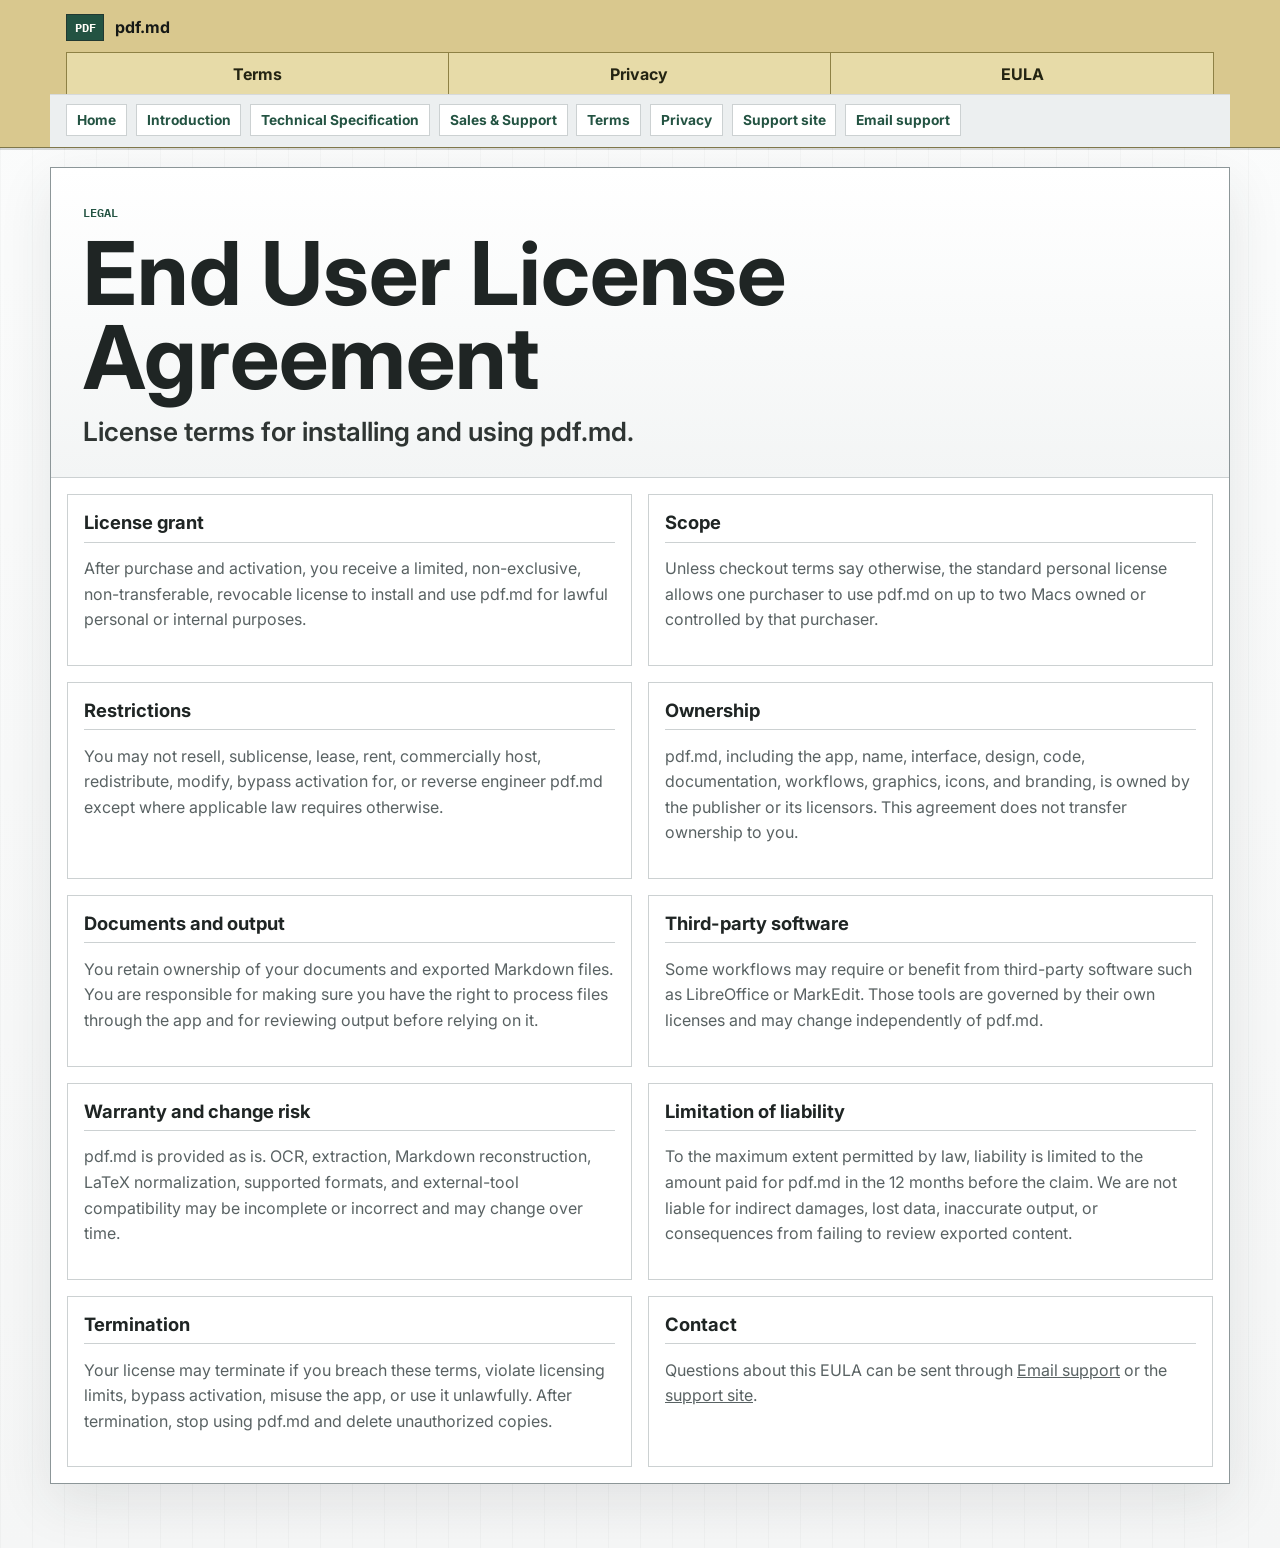
==== eula.html @ 6b73e971 "Keep internal site navigation in same tab" ====
<!doctype html>
<html lang="en">
<head>
  <meta charset="utf-8">
  <meta name="viewport" content="width=device-width, initial-scale=1">
  <title>pdf.md EULA</title>
  <meta name="description" content="End User License Agreement for pdf.md.">
  <link rel="icon" type="image/png" href="./favicon.png?v=20260331b">
  <link rel="preconnect" href="https://fonts.googleapis.com">
  <link rel="preconnect" href="https://fonts.gstatic.com" crossorigin>
  <link
    href="https://fonts.googleapis.com/css2?family=IBM+Plex+Mono:wght@400;500;600&family=Inter:wght@400;500;600;700&display=swap"
    rel="stylesheet"
  >
  <link rel="stylesheet" href="./site.css">
</head>
<body>
  <a class="skip-link" href="#content">Skip to content</a>
  <header class="site-header">
    <a class="brand" href="./index.html" aria-label="pdf.md home">
      <span class="brand-mark">PDF</span>
      <span>pdf.md</span>
    </a>
    <nav class="tabs" aria-label="Legal pages">
      <a href="./terms.html">Terms</a>
      <a href="./privacy.html">Privacy</a>
      <a href="./eula.html">EULA</a>
    </nav>
    <nav class="page-nav" aria-label="All pages">
      <a href="./index.html">Home</a>
      <a href="./index.html#introduction">Introduction</a>
      <a href="./index.html#technical-specification">Technical Specification</a>
      <a href="./index.html#sales-support">Sales &amp; Support</a>
      <a href="./terms.html">Terms</a>
      <a href="./privacy.html">Privacy</a>
      <a href="https://medschooloutsider-support.vercel.app" target="_blank" rel="noreferrer">Support site</a>
      <a href="mailto:worldpresident1030@gmail.com" target="_blank" rel="noreferrer">Email support</a>
    </nav>
  </header>

  <main id="content" class="catalog-shell">
    <section class="tab-panel">
      <div class="panel-header compact">
        <p class="kicker">Legal</p>
        <h1>End User License Agreement</h1>
        <p class="subtitle">License terms for installing and using pdf.md.</p>
      </div>

      <div class="spec-layout legal-body">
        <article>
          <h2>License grant</h2>
          <p>After purchase and activation, you receive a limited, non-exclusive, non-transferable, revocable license to install and use pdf.md for lawful personal or internal purposes.</p>
        </article>

        <article>
          <h2>Scope</h2>
          <p>Unless checkout terms say otherwise, the standard personal license allows one purchaser to use pdf.md on up to two Macs owned or controlled by that purchaser.</p>
        </article>

        <article>
          <h2>Restrictions</h2>
          <p>You may not resell, sublicense, lease, rent, commercially host, redistribute, modify, bypass activation for, or reverse engineer pdf.md except where applicable law requires otherwise.</p>
        </article>

        <article>
          <h2>Ownership</h2>
          <p>pdf.md, including the app, name, interface, design, code, documentation, workflows, graphics, icons, and branding, is owned by the publisher or its licensors. This agreement does not transfer ownership to you.</p>
        </article>

        <article>
          <h2>Documents and output</h2>
          <p>You retain ownership of your documents and exported Markdown files. You are responsible for making sure you have the right to process files through the app and for reviewing output before relying on it.</p>
        </article>

        <article>
          <h2>Third-party software</h2>
          <p>Some workflows may require or benefit from third-party software such as LibreOffice or MarkEdit. Those tools are governed by their own licenses and may change independently of pdf.md.</p>
        </article>

        <article>
          <h2>Warranty and change risk</h2>
          <p>pdf.md is provided as is. OCR, extraction, Markdown reconstruction, LaTeX normalization, supported formats, and external-tool compatibility may be incomplete or incorrect and may change over time.</p>
        </article>

        <article>
          <h2>Limitation of liability</h2>
          <p>To the maximum extent permitted by law, liability is limited to the amount paid for pdf.md in the 12 months before the claim. We are not liable for indirect damages, lost data, inaccurate output, or consequences from failing to review exported content.</p>
        </article>

        <article>
          <h2>Termination</h2>
          <p>Your license may terminate if you breach these terms, violate licensing limits, bypass activation, misuse the app, or use it unlawfully. After termination, stop using pdf.md and delete unauthorized copies.</p>
        </article>

        <article>
          <h2>Contact</h2>
          <p>Questions about this EULA can be sent through <a href="mailto:worldpresident1030@gmail.com" target="_blank" rel="noreferrer">Email support</a> or the <a href="https://medschooloutsider-support.vercel.app" target="_blank" rel="noreferrer">support site</a>.</p>
        </article>
      </div>
    </section>
  </main>
</body>
</html>
---- site.css ----
:root {
  --page: #f5f6f6;
  --paper: #ffffff;
  --ink: #1f2524;
  --muted: #596263;
  --rule: #ccd1d2;
  --rule-dark: #8c9698;
  --tab: #d9c88e;
  --tab-dark: #b79c3b;
  --green: #235342;
  --green-soft: #e7f0ed;
  --steel: #eef0f1;
  --warning: #7a3f24;
  --shadow: 0 18px 50px rgba(38, 46, 48, 0.1);
  --content: 1180px;
}

* {
  box-sizing: border-box;
}

html {
  scroll-behavior: smooth;
}

body {
  margin: 0;
  color: var(--ink);
  font-family: "Inter", -apple-system, BlinkMacSystemFont, "Segoe UI", sans-serif;
  background:
    linear-gradient(90deg, rgba(31, 37, 36, 0.028) 1px, transparent 1px),
    linear-gradient(180deg, #fbfcfc 0%, var(--page) 100%);
  background-size: 32px 32px, auto;
}

a {
  color: inherit;
}

.skip-link {
  position: absolute;
  left: 1rem;
  top: -4rem;
  z-index: 30;
  padding: 0.7rem 1rem;
  background: var(--ink);
  color: white;
}

.skip-link:focus {
  top: 1rem;
}

.site-header {
  position: sticky;
  top: 0;
  z-index: 20;
  border-bottom: 1px solid #7f774a;
  background: var(--tab);
  box-shadow: 0 2px 0 rgba(31, 37, 36, 0.16);
}

.brand {
  display: flex;
  align-items: center;
  gap: 0.65rem;
  width: min(100%, var(--content));
  margin: 0 auto;
  padding: 0.85rem 1rem 0.7rem;
  color: #161916;
  font-weight: 700;
  text-decoration: none;
}

.brand-mark {
  display: inline-flex;
  align-items: center;
  justify-content: center;
  width: 2.4rem;
  height: 1.7rem;
  border: 1px solid rgba(31, 37, 36, 0.55);
  background: var(--green);
  color: #fffef8;
  font-family: "IBM Plex Mono", monospace;
  font-size: 0.78rem;
}

.tabs {
  display: grid;
  grid-template-columns: repeat(3, minmax(0, 1fr));
  width: min(100%, var(--content));
  margin: 0 auto;
  padding: 0 1rem;
}

.tabs a {
  display: flex;
  align-items: center;
  justify-content: center;
  min-height: 2.65rem;
  border: 1px solid #8e8145;
  border-bottom: 0;
  background: #e7dba8;
  color: #242412;
  font-weight: 700;
  text-align: center;
  text-decoration: none;
  transition: background-color 140ms ease, color 140ms ease;
}

.tabs a + a {
  border-left: 0;
}

.tabs a:hover,
.tabs a:focus-visible {
  background: #fff7c7;
  outline: 2px solid var(--green);
  outline-offset: -2px;
}

.catalog-shell {
  width: min(calc(100% - 2rem), var(--content));
  margin: 1.2rem auto 0;
  padding-bottom: 3rem;
}

.tab-panel {
  scroll-margin-top: 7.5rem;
  margin-bottom: 1rem;
  border: 1px solid var(--rule-dark);
  background: var(--paper);
  box-shadow: var(--shadow);
}

.panel-header {
  padding: 2.2rem 2rem;
  border-bottom: 1px solid var(--rule);
  background: linear-gradient(180deg, #ffffff 0%, #f3f5f5 100%);
}

.panel-header.compact {
  padding-bottom: 1.6rem;
}

.kicker,
.path-line,
.error-line {
  font-family: "IBM Plex Mono", monospace;
}

.kicker {
  margin: 0 0 0.55rem;
  color: var(--green);
  font-size: 0.78rem;
  font-weight: 600;
  text-transform: uppercase;
}

h1,
h2,
h3,
p {
  margin-top: 0;
}

h1 {
  margin-bottom: 0.65rem;
  font-size: clamp(2.45rem, 7vw, 5.5rem);
  line-height: 0.95;
  letter-spacing: 0;
}

h2 {
  margin-bottom: 0.85rem;
  font-size: 1.15rem;
  line-height: 1.25;
}

h3 {
  margin-bottom: 0.45rem;
  font-size: 1rem;
}

p,
li,
dd,
td {
  color: var(--muted);
  line-height: 1.6;
}

.subtitle {
  max-width: 760px;
  margin: 0;
  color: #2f3533;
  font-size: clamp(1.1rem, 2.4vw, 1.65rem);
  font-weight: 600;
}

.intro-grid,
.sales-grid {
  display: grid;
  grid-template-columns: minmax(0, 1.15fr) minmax(300px, 0.85fr);
  gap: 1rem;
  padding: 1rem;
}

.summary-card,
.requirements-card,
.spec-box,
.setup-table-wrap,
.feature-list {
  border: 1px solid var(--rule);
  background: #ffffff;
  padding: 1.15rem;
}

.summary-card p {
  max-width: 680px;
  margin-bottom: 0;
  color: #303736;
  font-size: 1.15rem;
}

.requirements-card {
  background: var(--green-soft);
}

.requirements-card p:last-child,
.spec-box p:last-child {
  margin-bottom: 0;
}

.feature-list {
  margin: 0 1rem 1rem;
}

.gallery-strip {
  display: grid;
  grid-template-columns: repeat(2, minmax(0, 1fr));
  gap: 1rem;
  padding: 0 1rem 1rem;
}

.gallery-strip img {
  display: block;
  width: 100%;
  border: 1px solid var(--rule);
  background: #ffffff;
  box-shadow: 0 10px 28px rgba(38, 46, 48, 0.08);
}

ul,
ol {
  margin: 0;
  padding-left: 1.25rem;
}

li + li {
  margin-top: 0.35rem;
}

.spec-layout {
  display: grid;
  grid-template-columns: repeat(2, minmax(0, 1fr));
  gap: 1rem;
  padding: 1rem;
}

.spec-box.wide {
  grid-column: 1 / -1;
}

.spec-table {
  margin: 0;
}

.spec-table div {
  display: grid;
  grid-template-columns: minmax(120px, 0.45fr) minmax(0, 1fr);
  border-top: 1px solid var(--rule);
}

.spec-table div:first-child {
  border-top: 0;
}

.spec-table dt,
.spec-table dd {
  margin: 0;
  padding: 0.55rem 0;
}

.spec-table dt {
  color: var(--ink);
  font-weight: 700;
}

.numbered-list {
  counter-reset: workflow;
  list-style: none;
  padding: 0;
}

.numbered-list li {
  counter-increment: workflow;
  display: grid;
  grid-template-columns: 2.4rem minmax(0, 1fr);
  gap: 0.7rem;
  align-items: start;
}

.numbered-list li::before {
  content: counter(workflow, decimal-leading-zero);
  color: var(--green);
  font-family: "IBM Plex Mono", monospace;
  font-weight: 600;
}

.permission-grid {
  display: grid;
  grid-template-columns: repeat(2, minmax(0, 1fr));
  gap: 1rem;
}

.permission-grid article {
  border-left: 4px solid var(--green);
  padding-left: 1rem;
}

.path-line {
  padding: 0.7rem;
  border: 1px solid var(--rule);
  background: var(--steel);
  color: #30332e;
  font-size: 0.9rem;
}

.error-line {
  color: var(--warning);
  font-size: 0.9rem;
}

.button {
  display: inline-flex;
  align-items: center;
  justify-content: center;
  min-height: 2.7rem;
  padding: 0.65rem 0.95rem;
  border: 1px solid var(--green);
  background: var(--green);
  color: white;
  font-weight: 700;
  text-decoration: none;
  transition: transform 140ms ease, background-color 140ms ease;
}

.button:hover,
.button:focus-visible {
  transform: translateY(-1px);
  background: #17372c;
  outline: 2px solid var(--tab-dark);
  outline-offset: 2px;
}

.button.secondary {
  background: #ffffff;
  color: var(--green);
}

.legal-links {
  display: flex;
  flex-direction: column;
  gap: 0.75rem;
  align-items: flex-start;
}

.legal-links h2 {
  margin-bottom: 0.2rem;
}

.support-email a {
  color: var(--green);
  font-weight: 700;
}

.setup-table-wrap {
  margin: 0 1rem 1rem;
  overflow-x: auto;
}

.setup-table {
  width: 100%;
  border-collapse: collapse;
  font-size: 0.96rem;
}

.setup-table th,
.setup-table td {
  padding: 0.75rem;
  border-top: 1px solid var(--rule);
  text-align: left;
  vertical-align: top;
}

.setup-table th {
  color: var(--ink);
  background: var(--steel);
  font-weight: 700;
}

.site-footer {
  display: flex;
  justify-content: space-between;
  gap: 1rem;
  width: min(calc(100% - 2rem), var(--content));
  margin: 0 auto;
  padding: 1.4rem 0 2.4rem;
  color: var(--muted);
  font-size: 0.92rem;
}

.site-footer nav {
  display: flex;
  flex-wrap: wrap;
  gap: 1rem;
}

.site-footer a {
  color: var(--green);
  font-weight: 600;
  text-decoration: none;
}

.page-nav {
  display: flex;
  flex-wrap: wrap;
  gap: 0.55rem;
  width: min(100%, var(--content));
  margin: 0 auto;
  padding: 0.55rem 1rem 0.7rem;
  background: #eceff0;
  border-top: 1px solid rgba(31, 37, 36, 0.1);
}

.page-nav a {
  border: 1px solid var(--rule);
  background: #ffffff;
  color: var(--green);
  padding: 0.42rem 0.62rem;
  font-size: 0.86rem;
  font-weight: 700;
  text-decoration: none;
}

.page-nav a:hover,
.page-nav a:focus-visible {
  outline: 2px solid var(--green);
  outline-offset: 2px;
}

.legal-body {
  display: grid;
  gap: 1rem;
}

.legal-body article {
  border: 1px solid var(--rule);
  background: #ffffff;
  padding: 1rem;
}

.legal-body article h2 {
  border-bottom: 1px solid var(--rule);
  padding-bottom: 0.45rem;
}

.proof-hero {
  display: grid;
  grid-template-columns: minmax(0, 1fr) minmax(280px, 0.38fr);
  gap: 1rem;
}

.proof-panel {
  border: 1px solid var(--rule);
  background: var(--green-soft);
  padding: 1rem;
}

.section {
  width: min(calc(100% - 2rem), var(--content));
  margin: 1rem auto;
  border: 1px solid var(--rule-dark);
  background: var(--paper);
  padding: 1.25rem;
}

.section-heading {
  border-bottom: 1px solid var(--rule);
  margin-bottom: 1rem;
}

.two-column,
.feature-grid {
  display: grid;
  grid-template-columns: repeat(2, minmax(0, 1fr));
  gap: 1rem;
}

.feature-grid article {
  border: 1px solid var(--rule);
  background: #ffffff;
  padding: 1rem;
}

@media (max-width: 760px) {
  .brand {
    padding-inline: 0.8rem;
  }

  .tabs {
    grid-template-columns: 1fr;
    padding: 0;
  }

  .tabs a {
    border-left: 0;
    border-right: 0;
  }

  .catalog-shell,
  .site-footer {
    width: min(calc(100% - 1rem), var(--content));
  }

  .panel-header,
  .intro-grid,
  .spec-layout,
  .sales-grid {
    padding: 0.85rem;
  }

  .intro-grid,
  .spec-layout,
  .sales-grid,
  .permission-grid,
  .two-column,
  .feature-grid,
  .proof-hero {
    grid-template-columns: 1fr;
  }

  .spec-box.wide {
    grid-column: auto;
  }

  .feature-list,
  .gallery-strip,
  .setup-table-wrap {
    margin: 0 0.85rem 0.85rem;
  }

  .gallery-strip {
    grid-template-columns: 1fr;
    padding: 0 0.85rem 0.85rem;
  }

  .site-footer {
    flex-direction: column;
  }
}
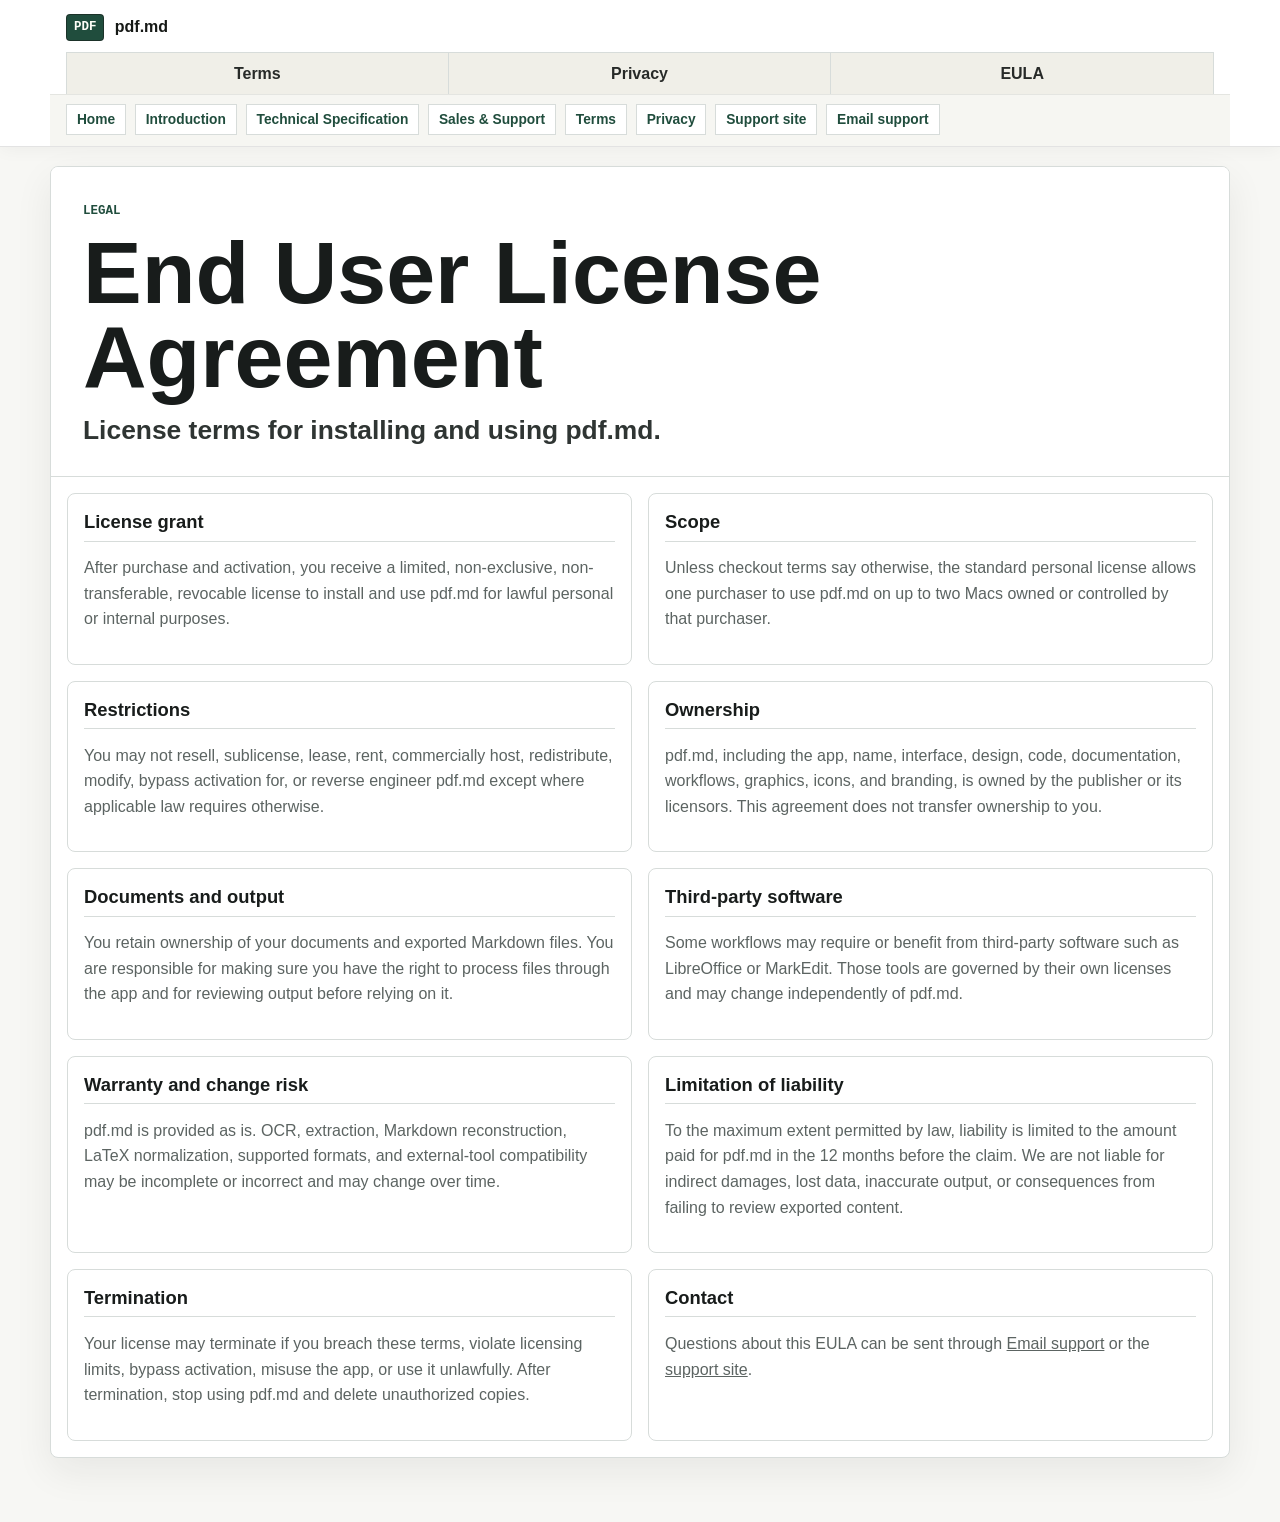
==== commit 988a53ca: "Polish pdf.md public site" ====
--- a/eula.html
+++ b/eula.html
@@ -6,12 +6,6 @@
   <title>pdf.md EULA</title>
   <meta name="description" content="End User License Agreement for pdf.md.">
   <link rel="icon" type="image/png" href="./favicon.png?v=20260331b">
-  <link rel="preconnect" href="https://fonts.googleapis.com">
-  <link rel="preconnect" href="https://fonts.gstatic.com" crossorigin>
-  <link
-    href="https://fonts.googleapis.com/css2?family=IBM+Plex+Mono:wght@400;500;600&family=Inter:wght@400;500;600;700&display=swap"
-    rel="stylesheet"
-  >
   <link rel="stylesheet" href="./site.css">
 </head>
 <body>
--- a/site.css
+++ b/site.css
@@ -1,17 +1,17 @@
 :root {
-  --page: #f5f6f6;
+  --page: #f7f7f4;
   --paper: #ffffff;
-  --ink: #1f2524;
-  --muted: #596263;
-  --rule: #ccd1d2;
-  --rule-dark: #8c9698;
-  --tab: #d9c88e;
-  --tab-dark: #b79c3b;
-  --green: #235342;
-  --green-soft: #e7f0ed;
-  --steel: #eef0f1;
-  --warning: #7a3f24;
-  --shadow: 0 18px 50px rgba(38, 46, 48, 0.1);
+  --ink: #181c1b;
+  --muted: #5c6462;
+  --rule: #d7dcda;
+  --rule-dark: #a9b1ae;
+  --tab: #f0efe8;
+  --tab-dark: #98936e;
+  --green: #204d3d;
+  --green-soft: #eef4f1;
+  --steel: #f1f2ef;
+  --warning: #744127;
+  --shadow: 0 14px 38px rgba(24, 28, 27, 0.07);
   --content: 1180px;
 }
 
@@ -26,11 +26,8 @@
 body {
   margin: 0;
   color: var(--ink);
-  font-family: "Inter", -apple-system, BlinkMacSystemFont, "Segoe UI", sans-serif;
-  background:
-    linear-gradient(90deg, rgba(31, 37, 36, 0.028) 1px, transparent 1px),
-    linear-gradient(180deg, #fbfcfc 0%, var(--page) 100%);
-  background-size: 32px 32px, auto;
+  font-family: -apple-system, BlinkMacSystemFont, "Segoe UI", sans-serif;
+  background: var(--page);
 }
 
 a {
@@ -55,9 +52,10 @@
   position: sticky;
   top: 0;
   z-index: 20;
-  border-bottom: 1px solid #7f774a;
-  background: var(--tab);
-  box-shadow: 0 2px 0 rgba(31, 37, 36, 0.16);
+  border-bottom: 1px solid rgba(24, 28, 27, 0.12);
+  background: rgba(255, 255, 255, 0.94);
+  box-shadow: 0 1px 18px rgba(24, 28, 27, 0.05);
+  backdrop-filter: blur(14px);
 }
 
 .brand {
@@ -78,11 +76,12 @@
   justify-content: center;
   width: 2.4rem;
   height: 1.7rem;
-  border: 1px solid rgba(31, 37, 36, 0.55);
+  border: 1px solid rgba(24, 28, 27, 0.55);
   background: var(--green);
   color: #fffef8;
-  font-family: "IBM Plex Mono", monospace;
+  font-family: ui-monospace, SFMono-Regular, Menlo, Consolas, monospace;
   font-size: 0.78rem;
+  border-radius: 4px;
 }
 
 .tabs {
@@ -98,11 +97,11 @@
   align-items: center;
   justify-content: center;
   min-height: 2.65rem;
-  border: 1px solid #8e8145;
+  border: 1px solid var(--rule);
   border-bottom: 0;
-  background: #e7dba8;
-  color: #242412;
-  font-weight: 700;
+  background: var(--tab);
+  color: #272a28;
+  font-weight: 650;
   text-align: center;
   text-decoration: none;
   transition: background-color 140ms ease, color 140ms ease;
@@ -114,7 +113,7 @@
 
 .tabs a:hover,
 .tabs a:focus-visible {
-  background: #fff7c7;
+  background: #ffffff;
   outline: 2px solid var(--green);
   outline-offset: -2px;
 }
@@ -128,15 +127,17 @@
 .tab-panel {
   scroll-margin-top: 7.5rem;
   margin-bottom: 1rem;
-  border: 1px solid var(--rule-dark);
+  border: 1px solid var(--rule);
   background: var(--paper);
   box-shadow: var(--shadow);
+  border-radius: 8px;
+  overflow: hidden;
 }
 
 .panel-header {
   padding: 2.2rem 2rem;
   border-bottom: 1px solid var(--rule);
-  background: linear-gradient(180deg, #ffffff 0%, #f3f5f5 100%);
+  background: #ffffff;
 }
 
 .panel-header.compact {
@@ -146,7 +147,7 @@
 .kicker,
 .path-line,
 .error-line {
-  font-family: "IBM Plex Mono", monospace;
+  font-family: ui-monospace, SFMono-Regular, Menlo, Consolas, monospace;
 }
 
 .kicker {
@@ -214,6 +215,7 @@
   border: 1px solid var(--rule);
   background: #ffffff;
   padding: 1.15rem;
+  border-radius: 8px;
 }
 
 .summary-card p {
@@ -246,9 +248,12 @@
 .gallery-strip img {
   display: block;
   width: 100%;
-  border: 1px solid var(--rule);
-  background: #ffffff;
-  box-shadow: 0 10px 28px rgba(38, 46, 48, 0.08);
+  aspect-ratio: 16 / 10;
+  object-fit: cover;
+  border: 1px solid var(--rule);
+  background: #ffffff;
+  box-shadow: 0 8px 22px rgba(24, 28, 27, 0.06);
+  border-radius: 8px;
 }
 
 ul,
@@ -314,7 +319,7 @@
 .numbered-list li::before {
   content: counter(workflow, decimal-leading-zero);
   color: var(--green);
-  font-family: "IBM Plex Mono", monospace;
+  font-family: ui-monospace, SFMono-Regular, Menlo, Consolas, monospace;
   font-weight: 600;
 }
 
@@ -369,6 +374,25 @@
   color: var(--green);
 }
 
+.site-nav {
+  display: flex;
+  flex-wrap: wrap;
+  gap: 0.55rem;
+  width: min(100%, var(--content));
+  margin: 0 auto;
+  padding: 0 1rem 0.8rem;
+}
+
+.site-nav a {
+  border: 1px solid var(--rule);
+  background: var(--tab);
+  color: var(--green);
+  padding: 0.42rem 0.62rem;
+  font-size: 0.86rem;
+  font-weight: 700;
+  text-decoration: none;
+}
+
 .legal-links {
   display: flex;
   flex-direction: column;
@@ -440,8 +464,8 @@
   width: min(100%, var(--content));
   margin: 0 auto;
   padding: 0.55rem 1rem 0.7rem;
-  background: #eceff0;
-  border-top: 1px solid rgba(31, 37, 36, 0.1);
+  background: #f6f6f2;
+  border-top: 1px solid rgba(24, 28, 27, 0.08);
 }
 
 .page-nav a {
@@ -469,6 +493,7 @@
   border: 1px solid var(--rule);
   background: #ffffff;
   padding: 1rem;
+  border-radius: 8px;
 }
 
 .legal-body article h2 {
@@ -486,14 +511,17 @@
   border: 1px solid var(--rule);
   background: var(--green-soft);
   padding: 1rem;
+  border-radius: 8px;
 }
 
 .section {
   width: min(calc(100% - 2rem), var(--content));
   margin: 1rem auto;
-  border: 1px solid var(--rule-dark);
+  border: 1px solid var(--rule);
   background: var(--paper);
   padding: 1.25rem;
+  border-radius: 8px;
+  box-shadow: var(--shadow);
 }
 
 .section-heading {
@@ -512,6 +540,70 @@
   border: 1px solid var(--rule);
   background: #ffffff;
   padding: 1rem;
+  border-radius: 8px;
+}
+
+.eyebrow {
+  margin: 0 0 0.55rem;
+  color: var(--green);
+  font-size: 0.78rem;
+  font-weight: 700;
+  text-transform: uppercase;
+}
+
+.lede {
+  max-width: 760px;
+  color: #303736;
+  font-size: 1.15rem;
+}
+
+.proof-metrics,
+.proof-grid {
+  display: grid;
+  grid-template-columns: repeat(4, minmax(0, 1fr));
+  gap: 1rem;
+  margin-top: 1rem;
+}
+
+.proof-grid {
+  grid-template-columns: repeat(3, minmax(0, 1fr));
+}
+
+.proof-metric,
+.proof-block {
+  border: 1px solid var(--rule);
+  background: #ffffff;
+  padding: 1rem;
+  border-radius: 8px;
+}
+
+.proof-metric strong {
+  display: block;
+  margin-bottom: 0.35rem;
+  color: var(--ink);
+  font-size: 1.1rem;
+}
+
+.proof-strip {
+  display: grid;
+  grid-template-columns: minmax(0, 1fr) minmax(300px, 0.8fr);
+  gap: 1rem;
+  align-items: start;
+}
+
+.proof-strip img {
+  display: block;
+  width: 100%;
+  border: 1px solid var(--rule);
+  border-radius: 8px;
+}
+
+.proof-list {
+  margin-top: 0.75rem;
+}
+
+.section-accent {
+  background: #fbfbf8;
 }
 
 @media (max-width: 760px) {
@@ -547,7 +639,10 @@
   .permission-grid,
   .two-column,
   .feature-grid,
-  .proof-hero {
+  .proof-hero,
+  .proof-grid,
+  .proof-metrics,
+  .proof-strip {
     grid-template-columns: 1fr;
   }
 
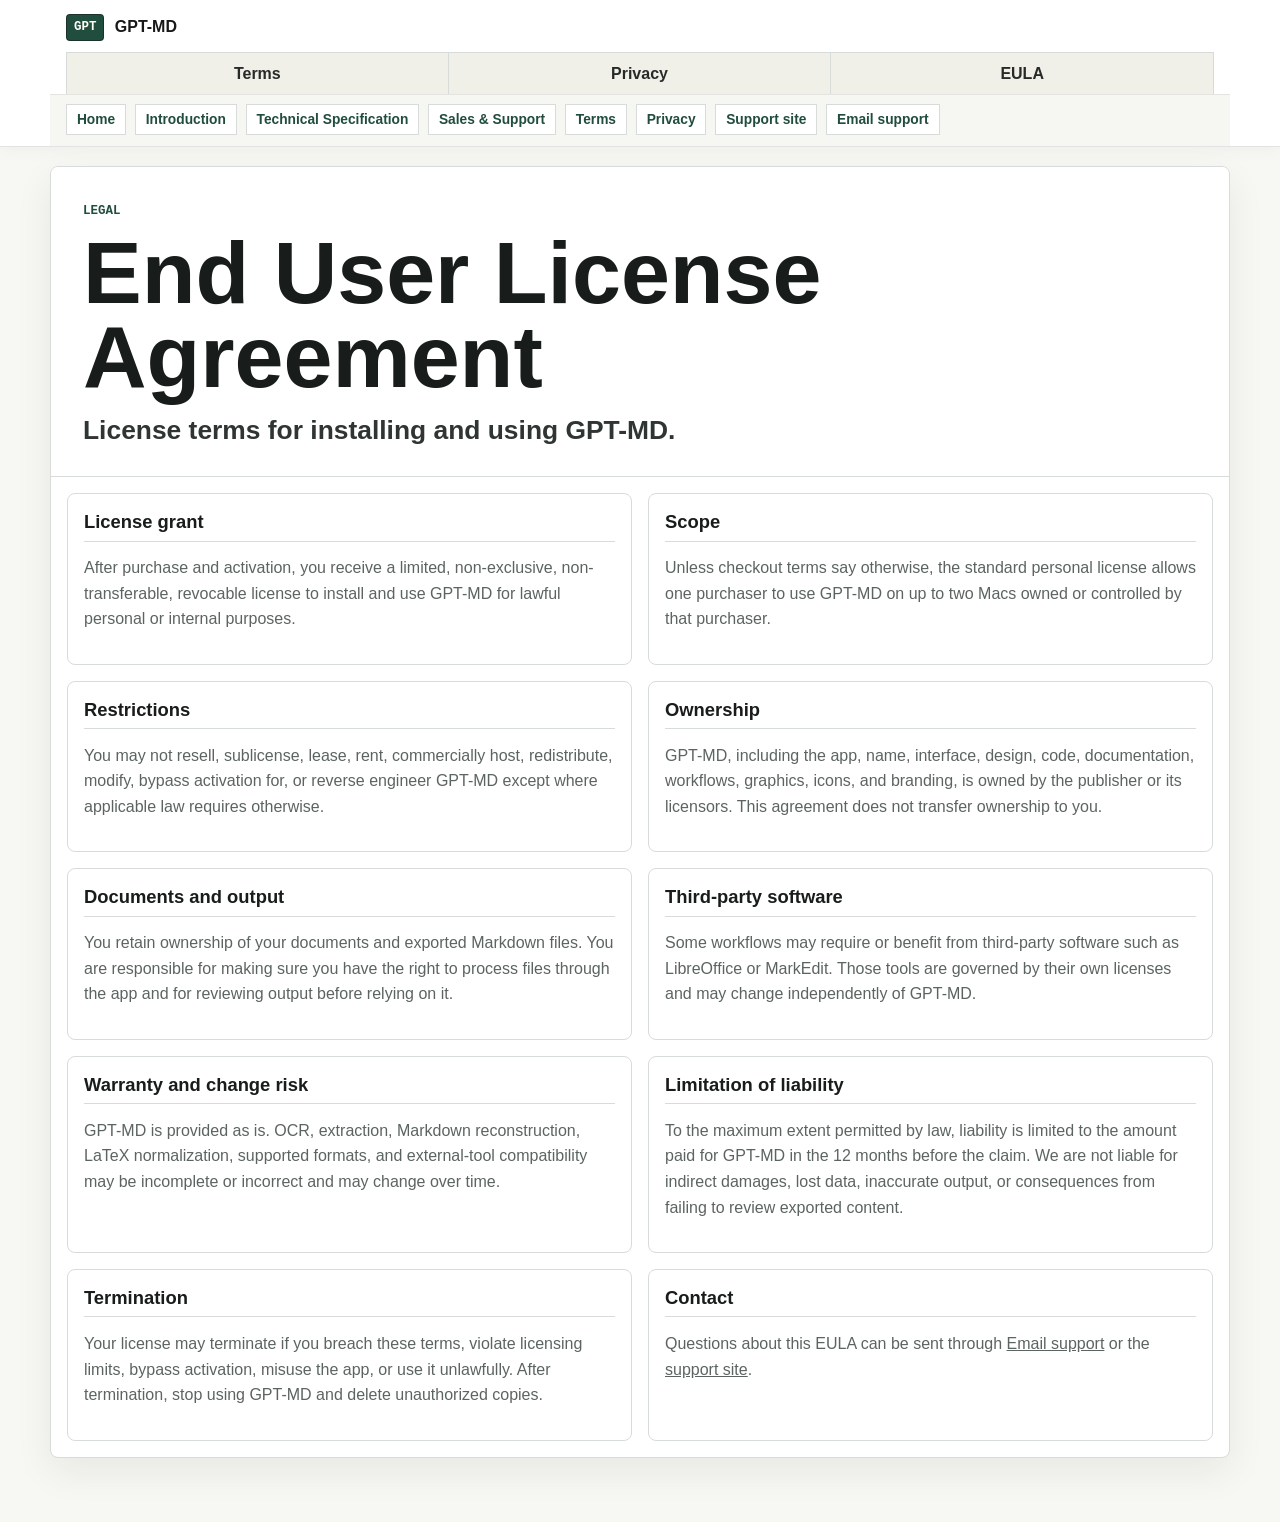
==== commit 822e9da9: "Rename public pdf.md labels to GPT-MD" ====
--- a/eula.html
+++ b/eula.html
@@ -3,17 +3,17 @@
 <head>
   <meta charset="utf-8">
   <meta name="viewport" content="width=device-width, initial-scale=1">
-  <title>pdf.md EULA</title>
-  <meta name="description" content="End User License Agreement for pdf.md.">
+  <title>GPT-MD EULA</title>
+  <meta name="description" content="End User License Agreement for GPT-MD.">
   <link rel="icon" type="image/png" href="./favicon.png?v=20260331b">
-  <link rel="stylesheet" href="./site.css">
+  <link rel="stylesheet" href="./site.css?v=20260507a">
 </head>
 <body>
   <a class="skip-link" href="#content">Skip to content</a>
   <header class="site-header">
-    <a class="brand" href="./index.html" aria-label="pdf.md home">
-      <span class="brand-mark">PDF</span>
-      <span>pdf.md</span>
+    <a class="brand" href="./index.html" aria-label="GPT-MD home">
+      <span class="brand-mark">GPT</span>
+      <span>GPT-MD</span>
     </a>
     <nav class="tabs" aria-label="Legal pages">
       <a href="./terms.html">Terms</a>
@@ -37,28 +37,28 @@
       <div class="panel-header compact">
         <p class="kicker">Legal</p>
         <h1>End User License Agreement</h1>
-        <p class="subtitle">License terms for installing and using pdf.md.</p>
+        <p class="subtitle">License terms for installing and using GPT-MD.</p>
       </div>
 
       <div class="spec-layout legal-body">
         <article>
           <h2>License grant</h2>
-          <p>After purchase and activation, you receive a limited, non-exclusive, non-transferable, revocable license to install and use pdf.md for lawful personal or internal purposes.</p>
+          <p>After purchase and activation, you receive a limited, non-exclusive, non-transferable, revocable license to install and use GPT-MD for lawful personal or internal purposes.</p>
         </article>
 
         <article>
           <h2>Scope</h2>
-          <p>Unless checkout terms say otherwise, the standard personal license allows one purchaser to use pdf.md on up to two Macs owned or controlled by that purchaser.</p>
+          <p>Unless checkout terms say otherwise, the standard personal license allows one purchaser to use GPT-MD on up to two Macs owned or controlled by that purchaser.</p>
         </article>
 
         <article>
           <h2>Restrictions</h2>
-          <p>You may not resell, sublicense, lease, rent, commercially host, redistribute, modify, bypass activation for, or reverse engineer pdf.md except where applicable law requires otherwise.</p>
+          <p>You may not resell, sublicense, lease, rent, commercially host, redistribute, modify, bypass activation for, or reverse engineer GPT-MD except where applicable law requires otherwise.</p>
         </article>
 
         <article>
           <h2>Ownership</h2>
-          <p>pdf.md, including the app, name, interface, design, code, documentation, workflows, graphics, icons, and branding, is owned by the publisher or its licensors. This agreement does not transfer ownership to you.</p>
+          <p>GPT-MD, including the app, name, interface, design, code, documentation, workflows, graphics, icons, and branding, is owned by the publisher or its licensors. This agreement does not transfer ownership to you.</p>
         </article>
 
         <article>
@@ -68,22 +68,22 @@
 
         <article>
           <h2>Third-party software</h2>
-          <p>Some workflows may require or benefit from third-party software such as LibreOffice or MarkEdit. Those tools are governed by their own licenses and may change independently of pdf.md.</p>
+          <p>Some workflows may require or benefit from third-party software such as LibreOffice or MarkEdit. Those tools are governed by their own licenses and may change independently of GPT-MD.</p>
         </article>
 
         <article>
           <h2>Warranty and change risk</h2>
-          <p>pdf.md is provided as is. OCR, extraction, Markdown reconstruction, LaTeX normalization, supported formats, and external-tool compatibility may be incomplete or incorrect and may change over time.</p>
+          <p>GPT-MD is provided as is. OCR, extraction, Markdown reconstruction, LaTeX normalization, supported formats, and external-tool compatibility may be incomplete or incorrect and may change over time.</p>
         </article>
 
         <article>
           <h2>Limitation of liability</h2>
-          <p>To the maximum extent permitted by law, liability is limited to the amount paid for pdf.md in the 12 months before the claim. We are not liable for indirect damages, lost data, inaccurate output, or consequences from failing to review exported content.</p>
+          <p>To the maximum extent permitted by law, liability is limited to the amount paid for GPT-MD in the 12 months before the claim. We are not liable for indirect damages, lost data, inaccurate output, or consequences from failing to review exported content.</p>
         </article>
 
         <article>
           <h2>Termination</h2>
-          <p>Your license may terminate if you breach these terms, violate licensing limits, bypass activation, misuse the app, or use it unlawfully. After termination, stop using pdf.md and delete unauthorized copies.</p>
+          <p>Your license may terminate if you breach these terms, violate licensing limits, bypass activation, misuse the app, or use it unlawfully. After termination, stop using GPT-MD and delete unauthorized copies.</p>
         </article>
 
         <article>
--- a/site.css
+++ b/site.css
@@ -248,8 +248,7 @@
 .gallery-strip img {
   display: block;
   width: 100%;
-  aspect-ratio: 16 / 10;
-  object-fit: cover;
+  height: auto;
   border: 1px solid var(--rule);
   background: #ffffff;
   box-shadow: 0 8px 22px rgba(24, 28, 27, 0.06);
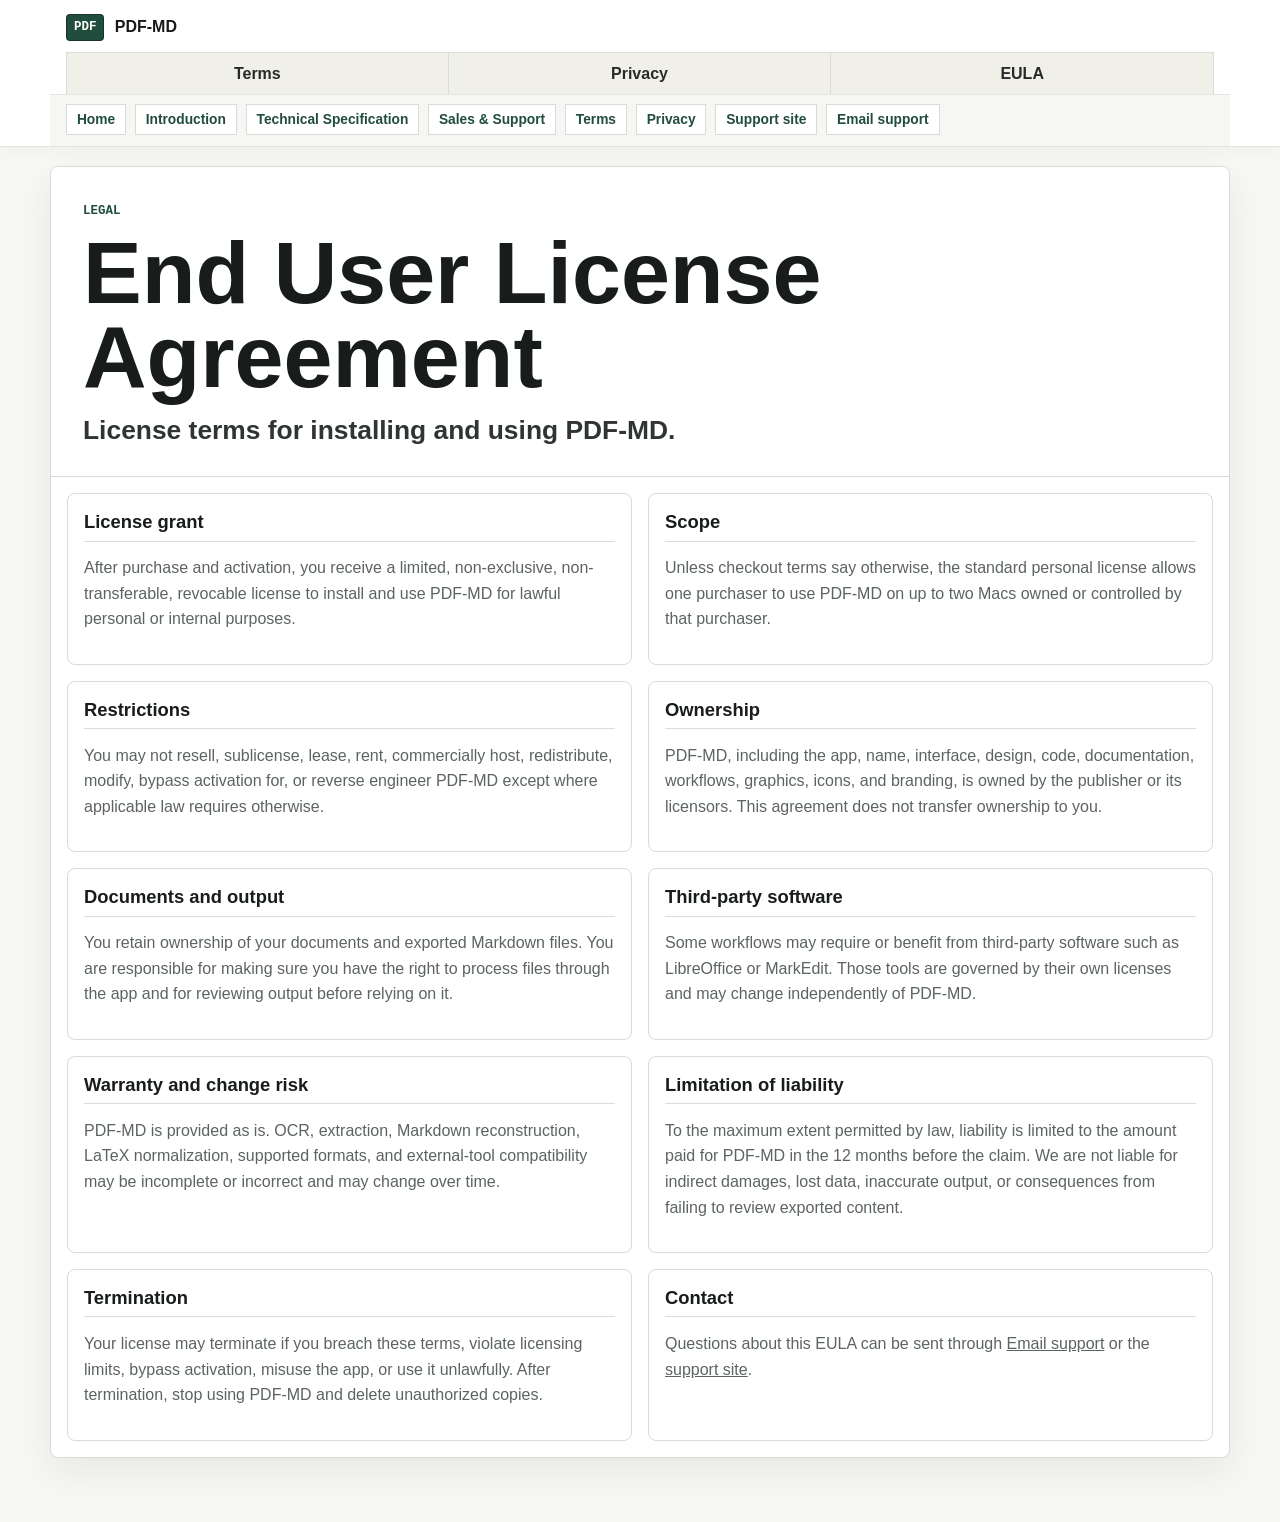
==== commit 6f4856d9: "Use PDF-MD public site branding" ====
--- a/eula.html
+++ b/eula.html
@@ -3,17 +3,17 @@
 <head>
   <meta charset="utf-8">
   <meta name="viewport" content="width=device-width, initial-scale=1">
-  <title>GPT-MD EULA</title>
-  <meta name="description" content="End User License Agreement for GPT-MD.">
+  <title>PDF-MD EULA</title>
+  <meta name="description" content="End User License Agreement for PDF-MD.">
   <link rel="icon" type="image/png" href="./favicon.png?v=20260331b">
   <link rel="stylesheet" href="./site.css?v=20260507a">
 </head>
 <body>
   <a class="skip-link" href="#content">Skip to content</a>
   <header class="site-header">
-    <a class="brand" href="./index.html" aria-label="GPT-MD home">
-      <span class="brand-mark">GPT</span>
-      <span>GPT-MD</span>
+    <a class="brand" href="./index.html" aria-label="PDF-MD home">
+      <span class="brand-mark">PDF</span>
+      <span>PDF-MD</span>
     </a>
     <nav class="tabs" aria-label="Legal pages">
       <a href="./terms.html">Terms</a>
@@ -37,28 +37,28 @@
       <div class="panel-header compact">
         <p class="kicker">Legal</p>
         <h1>End User License Agreement</h1>
-        <p class="subtitle">License terms for installing and using GPT-MD.</p>
+        <p class="subtitle">License terms for installing and using PDF-MD.</p>
       </div>
 
       <div class="spec-layout legal-body">
         <article>
           <h2>License grant</h2>
-          <p>After purchase and activation, you receive a limited, non-exclusive, non-transferable, revocable license to install and use GPT-MD for lawful personal or internal purposes.</p>
+          <p>After purchase and activation, you receive a limited, non-exclusive, non-transferable, revocable license to install and use PDF-MD for lawful personal or internal purposes.</p>
         </article>
 
         <article>
           <h2>Scope</h2>
-          <p>Unless checkout terms say otherwise, the standard personal license allows one purchaser to use GPT-MD on up to two Macs owned or controlled by that purchaser.</p>
+          <p>Unless checkout terms say otherwise, the standard personal license allows one purchaser to use PDF-MD on up to two Macs owned or controlled by that purchaser.</p>
         </article>
 
         <article>
           <h2>Restrictions</h2>
-          <p>You may not resell, sublicense, lease, rent, commercially host, redistribute, modify, bypass activation for, or reverse engineer GPT-MD except where applicable law requires otherwise.</p>
+          <p>You may not resell, sublicense, lease, rent, commercially host, redistribute, modify, bypass activation for, or reverse engineer PDF-MD except where applicable law requires otherwise.</p>
         </article>
 
         <article>
           <h2>Ownership</h2>
-          <p>GPT-MD, including the app, name, interface, design, code, documentation, workflows, graphics, icons, and branding, is owned by the publisher or its licensors. This agreement does not transfer ownership to you.</p>
+          <p>PDF-MD, including the app, name, interface, design, code, documentation, workflows, graphics, icons, and branding, is owned by the publisher or its licensors. This agreement does not transfer ownership to you.</p>
         </article>
 
         <article>
@@ -68,22 +68,22 @@
 
         <article>
           <h2>Third-party software</h2>
-          <p>Some workflows may require or benefit from third-party software such as LibreOffice or MarkEdit. Those tools are governed by their own licenses and may change independently of GPT-MD.</p>
+          <p>Some workflows may require or benefit from third-party software such as LibreOffice or MarkEdit. Those tools are governed by their own licenses and may change independently of PDF-MD.</p>
         </article>
 
         <article>
           <h2>Warranty and change risk</h2>
-          <p>GPT-MD is provided as is. OCR, extraction, Markdown reconstruction, LaTeX normalization, supported formats, and external-tool compatibility may be incomplete or incorrect and may change over time.</p>
+          <p>PDF-MD is provided as is. OCR, extraction, Markdown reconstruction, LaTeX normalization, supported formats, and external-tool compatibility may be incomplete or incorrect and may change over time.</p>
         </article>
 
         <article>
           <h2>Limitation of liability</h2>
-          <p>To the maximum extent permitted by law, liability is limited to the amount paid for GPT-MD in the 12 months before the claim. We are not liable for indirect damages, lost data, inaccurate output, or consequences from failing to review exported content.</p>
+          <p>To the maximum extent permitted by law, liability is limited to the amount paid for PDF-MD in the 12 months before the claim. We are not liable for indirect damages, lost data, inaccurate output, or consequences from failing to review exported content.</p>
         </article>
 
         <article>
           <h2>Termination</h2>
-          <p>Your license may terminate if you breach these terms, violate licensing limits, bypass activation, misuse the app, or use it unlawfully. After termination, stop using GPT-MD and delete unauthorized copies.</p>
+          <p>Your license may terminate if you breach these terms, violate licensing limits, bypass activation, misuse the app, or use it unlawfully. After termination, stop using PDF-MD and delete unauthorized copies.</p>
         </article>
 
         <article>
